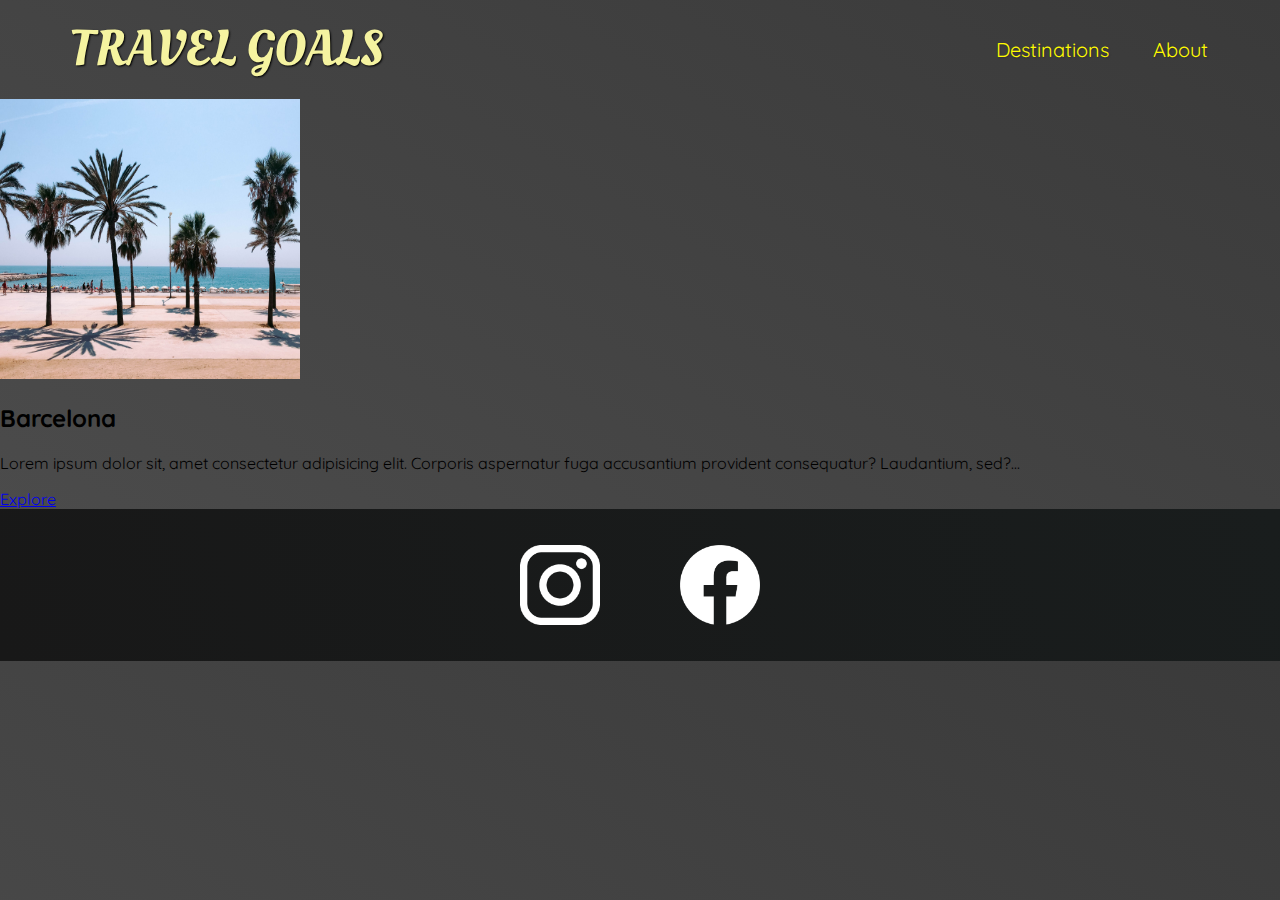
==== places.html @ 636f020b "initial commit until course 145" ====
<!DOCTYPE html>
<html lang="en">
  <head>
    <meta charset="UTF-8" />
    <link
      rel="stylesheet"
      href="https://fonts.googleapis.com/css2?family=Raleway:wght@700&family=Oleo+Script:wght@700&family=Quicksand:wght@300;500;700&display=swap" />
    <link rel="stylesheet" href="shared.css" />
    <link rel="stylesheet" href="places.css" />
    <title>Travel Goals</title>
  </head>
  <body>
    <header>
      <div id="page-logo">
        <a href="index.html">Travel Goals</a>
      </div>
      <nav>
        <ul>
          <li>
            <a href="places.html">Destinations</a>
          </li>
          <li>
            <a href="">About</a>
          </li>
        </ul>
      </nav>
    </header>
    <main>
      <ul>
        <li>
          <img
            src="images/places/cities/barcelona.jpg"
            alt="City of Barcelona" />
          <div class="item-content">
            <h2>Barcelona</h2>
            <p>
              Lorem ipsum dolor sit, amet consectetur adipisicing elit. Corporis
              aspernatur fuga accusantium provident consequatur? Laudantium,
              sed?...
            </p>
          </div>
          <div class="actions">
            <a href="https://en.wikipedia.org/wiki/Barcelona">Explore</a>
          </div>
        </li>
      </ul>
    </main>
    <footer>
      <ul>
        <li>
          <a href="https://www.instagram.com"
            ><img src="images/icons/insta.png" alt="Instagram Logo" />
          </a>
        </li>
        <li>
          <a href="https://www.facebook.com"
            ><img src="images/icons/facebook.png" alt="Facebook Logo" />
          </a>
        </li>
      </ul>
    </footer>
  </body>
</html>
---- shared.css ----
body {
	font-family: "Quicksand", "sans-serif";
	margin: 0;
}

ul {
	list-style: none;
	margin: 0;
	padding: 0;
}

#page-logo a {
	padding: 10px;
	font-family: "Oleo Script", sans-serif;
	color: rgb(245, 243, 160);
	font-size: 50px;
	text-decoration: none;
	text-transform: uppercase;
	text-shadow: 1px 1px 2px rgb(0, 0, 0);
}
header {
	display: flex;
	justify-content: space-between;
	align-items: center;
	padding: 15px 60px;
	position: absolute;
	width: 100%;
	top: 0;
	left: 0;
	box-sizing: border-box;
  }

header ul {
	display: flex;
  }

header li {
	margin-left: 20px;
	/* text-align: right; */
}

header a {
	color: rgb(255, 251, 0);
	text-decoration: none;
	font-size: 20px;
	padding: 12px;
	text-shadow: 1px 1px 2px rgba(0, 0, 0, 0.2);
	border-radius: 6px;
  }
  
  header a:hover {
	color: rgb(77, 77, 77);
	background-color: rgb(255, 251, 0);
  }


  footer {
	background: linear-gradient( 70deg, rgb(24, 24, 24), rgb(25,29,29));
	padding: 36px 0;
  }

  footer ul {
	display: flex;
	justify-content: center;
	/* padding: 40px 0; */
  }

  footer li {
	width: 80px;
	height: 80px;
	margin: 0 40px;
  }

  footer img {
	width: 100%;
	height: 100%;
  }
---- places.css ----
body {
    background: linear-gradient(30deg, rgb(77,77,77), rgb(58,58,58));
}

header {
    position: static;
}

main li img {
    width: 300px;
    height: 280px;
}
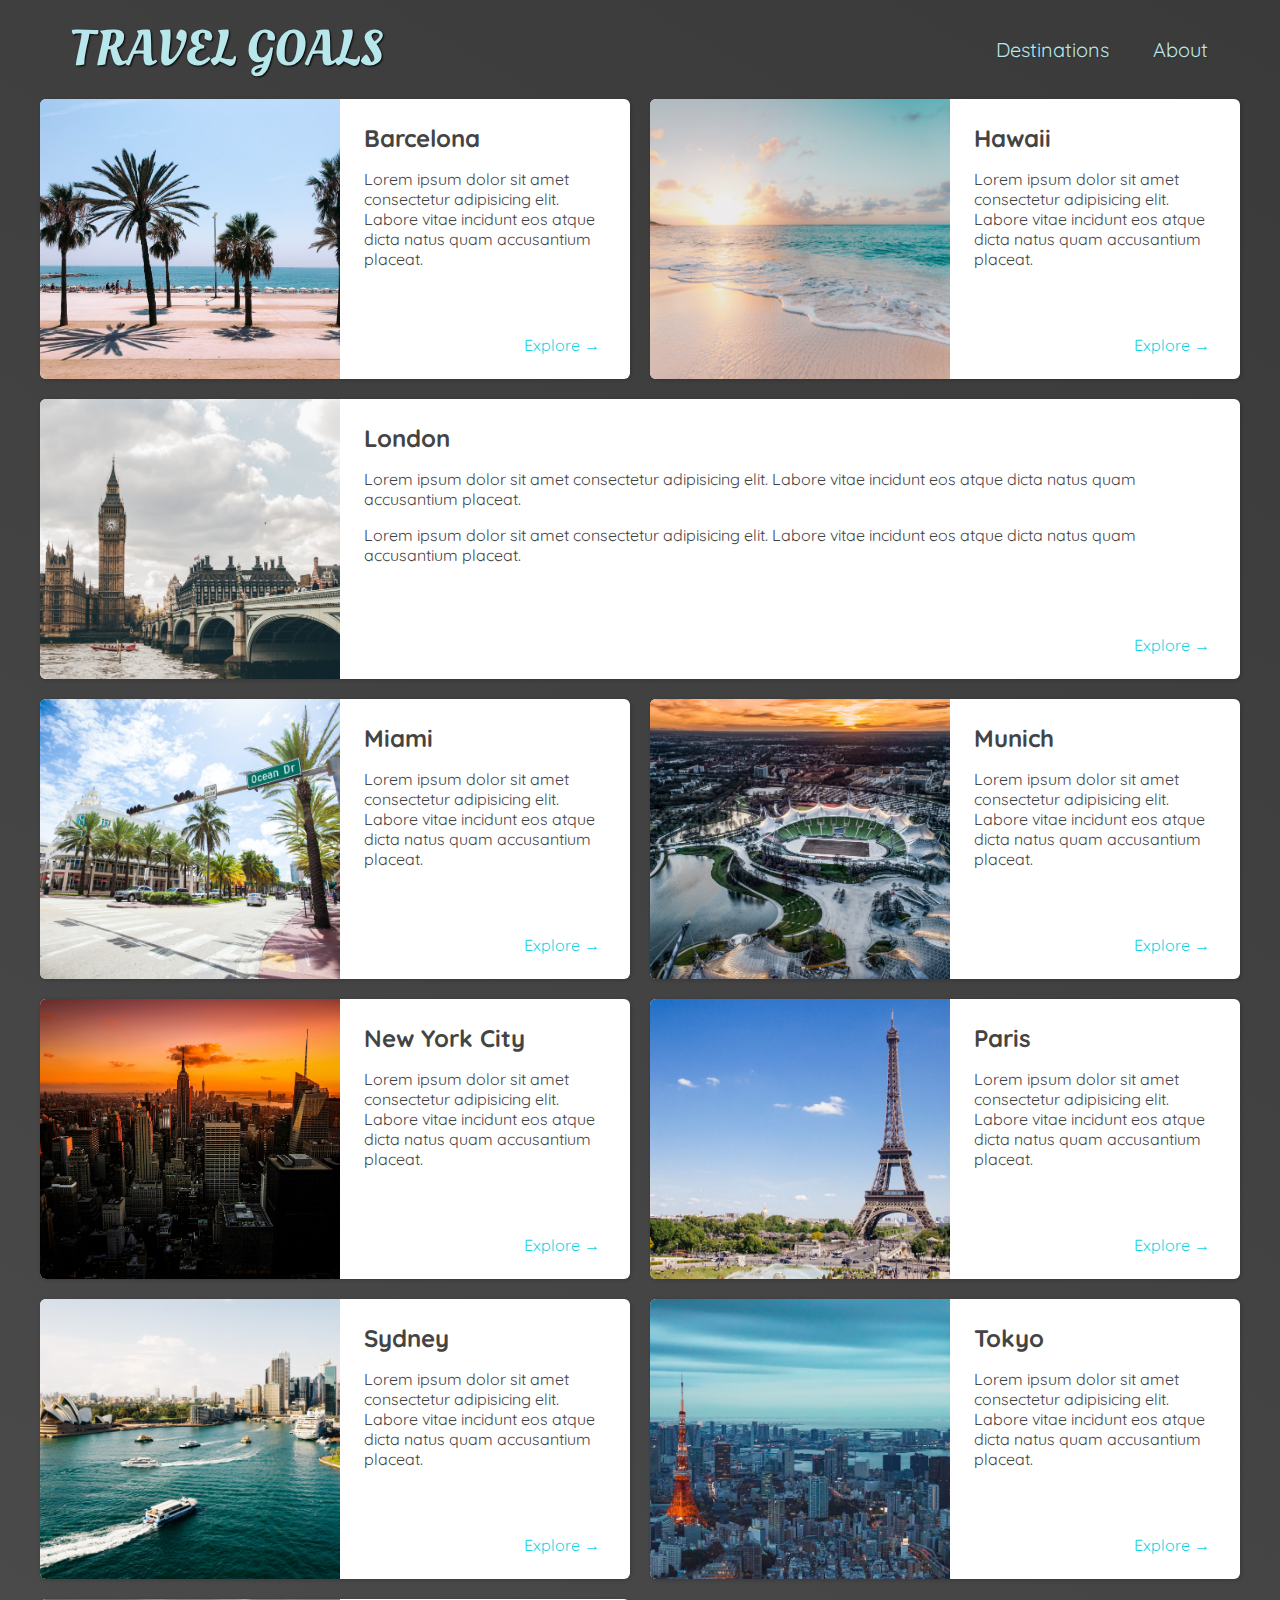
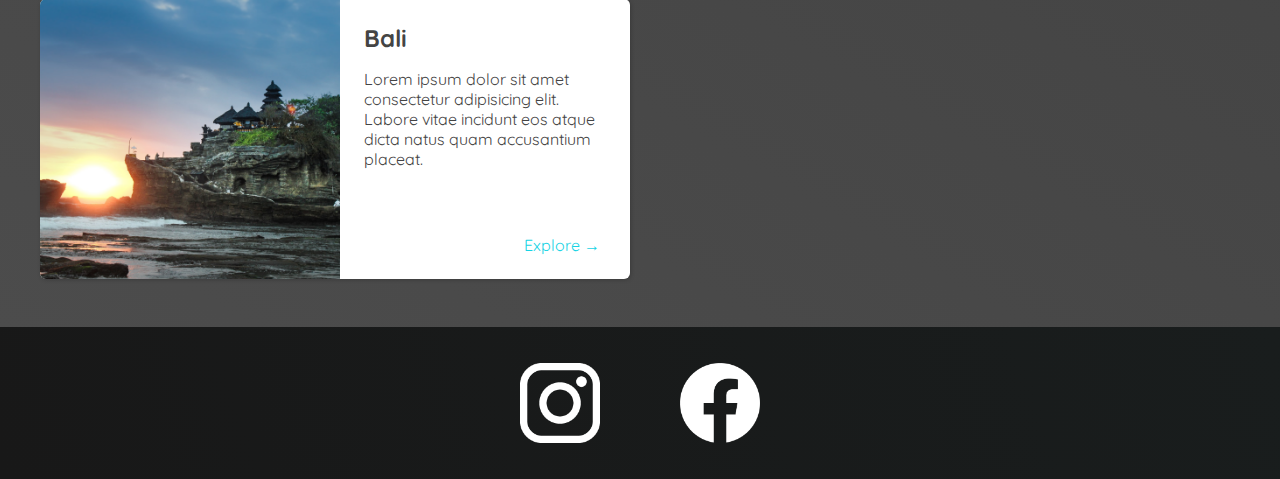
==== commit 86398015: "finalize section 7" ====
--- a/places.html
+++ b/places.html
@@ -28,19 +28,159 @@
     <main>
       <ul>
         <li>
-          <img
-            src="images/places/cities/barcelona.jpg"
-            alt="City of Barcelona" />
-          <div class="item-content">
-            <h2>Barcelona</h2>
-            <p>
-              Lorem ipsum dolor sit, amet consectetur adipisicing elit. Corporis
-              aspernatur fuga accusantium provident consequatur? Laudantium,
-              sed?...
-            </p>
-          </div>
-          <div class="actions">
-            <a href="https://en.wikipedia.org/wiki/Barcelona">Explore</a>
+          <img src="images/places/cities/barcelona.jpg" alt="City of Barcelona" />
+          <div class="item-content">
+            <div>
+              <h2>Barcelona</h2>
+              <p>
+                Lorem ipsum dolor sit amet consectetur adipisicing elit. Labore
+                vitae incidunt eos atque dicta natus quam accusantium placeat.
+              </p>
+            </div>
+            <div class="actions">
+              <a href="https://en.wikipedia.org/wiki/Barcelona">Explore &#x2192</a>
+            </div>
+          </div>
+        </li>
+        <li>
+          <img src="images/places/cities/hawaii.jpg" alt="Hawaii beach" />
+          <div class="item-content">
+            <div>
+              <h2>Hawaii</h2>
+              <p>
+                Lorem ipsum dolor sit amet consectetur adipisicing elit. Labore
+                vitae incidunt eos atque dicta natus quam accusantium placeat.
+              </p>
+            </div>
+            <div class="actions">
+              <a href="hhttps://en.wikipedia.org/wiki/Hawaii">Explore &#x2192</a>
+            </div>
+          </div>
+        </li>
+        <li>
+          <img src="images/places/cities/london.jpg" alt="London city" />
+          <div class="item-content">
+            <div>
+              <h2>London</h2>
+              <p>
+                Lorem ipsum dolor sit amet consectetur adipisicing elit. Labore
+                vitae incidunt eos atque dicta natus quam accusantium placeat.
+              </p>
+              <p>
+                Lorem ipsum dolor sit amet consectetur adipisicing elit. Labore
+                vitae incidunt eos atque dicta natus quam accusantium placeat.
+              </p>
+            </div>
+            <div class="actions">
+              <a href="https://en.wikipedia.org/wiki/London">Explore &#x2192</a>
+            </div>
+          </div>
+        </li>
+        <li>
+          <img src="images/places/cities/miami.jpg" alt="Miami streets" />
+          <div class="item-content">
+            <div>
+              <h2>Miami</h2>
+              <p>
+                Lorem ipsum dolor sit amet consectetur adipisicing elit. Labore
+                vitae incidunt eos atque dicta natus quam accusantium placeat.
+              </p>
+            </div>
+            <div class="actions">
+              <a href="https://en.wikipedia.org/wiki/Miami">Explore &#x2192</a>
+            </div>
+          </div>
+        </li>
+        <li>
+          <img src="images/places/cities/munich.jpg" alt="Munich football stadium" />
+          <div class="item-content">
+            <div>
+              <h2>Munich</h2>
+              <p>
+                Lorem ipsum dolor sit amet consectetur adipisicing elit. Labore
+                vitae incidunt eos atque dicta natus quam accusantium placeat.
+              </p>
+            </div>
+            <div class="actions">
+              <a href="https://en.wikipedia.org/wiki/Munich">Explore &#x2192</a>
+            </div>
+          </div>
+        </li>
+        <li>
+          <img src="images/places/cities/new-york-city.jpg" alt="New York City skyline" />
+          <div class="item-content">
+            <div>
+              <h2>New York City</h2>
+              <p>
+                Lorem ipsum dolor sit amet consectetur adipisicing elit. Labore
+                vitae incidunt eos atque dicta natus quam accusantium placeat.
+              </p>
+            </div>
+            <div class="actions">
+              <a href="https://en.wikipedia.org/wiki/New_York_City"
+                >Explore &#x2192</a
+              >
+            </div>
+          </div>
+        </li>
+        <li>
+          <img src="images/places/cities/paris.jpg" alt="Paris city" />
+          <div class="item-content">
+            <div>
+              <h2>Paris</h2>
+              <p>
+                Lorem ipsum dolor sit amet consectetur adipisicing elit. Labore
+                vitae incidunt eos atque dicta natus quam accusantium placeat.
+              </p>
+            </div>
+            <div class="actions">
+              <a href="https://en.wikipedia.org/wiki/Paris">Explore &#x2192</a>
+            </div>
+          </div>
+        </li>
+        <li>
+          <img src="images/places/cities/sydney.jpg" alt="Sydney beach" />
+          <div class="item-content">
+            <div>
+              <h2>Sydney</h2>
+              <p>
+                Lorem ipsum dolor sit amet consectetur adipisicing elit. Labore
+                vitae incidunt eos atque dicta natus quam accusantium placeat.
+              </p>
+            </div>
+            <div class="actions">
+              <a href="https://en.wikipedia.org/wiki/Sydney">Explore &#x2192</a>
+            </div>
+          </div>
+        </li>
+        <li>
+          <img src="images/places/cities/tokyo.jpg" alt="Tokyo skyline" />
+          <div class="item-content">
+            <div>
+              <h2>Tokyo</h2>
+              <p>
+                Lorem ipsum dolor sit amet consectetur adipisicing elit. Labore
+                vitae incidunt eos atque dicta natus quam accusantium placeat.
+              </p>
+            </div>
+            <div class="actions">
+              <a href="https://en.wikipedia.org/wiki/Tokyo">Explore &#x2192</a>
+            </div>
+          </div>
+        </li>
+        <li>
+          <img src="images/places/cities/bali.jpg" alt="Bali beach" />
+          <div class="item-content">
+            <div>
+              <h2>Bali</h2>
+              <p>
+                Lorem ipsum dolor sit amet consectetur adipisicing elit. Labore
+                vitae incidunt eos atque dicta natus quam accusantium placeat.
+              </p>
+            </div>
+            <div class="actions">
+              <a href="https://en.wikipedia.org/wiki/Bali">Explore &#x2192</a>
+            </div>
           </div>
         </li>
       </ul>
--- a/shared.css
+++ b/shared.css
@@ -1,6 +1,7 @@
 body {
 	font-family: "Quicksand", "sans-serif";
 	margin: 0;
+	/* margin:auto; */
 }
 
 ul {
@@ -48,7 +49,7 @@
 	border-radius: 6px;
   }
   
-  header a:hover {
+  header nav a:hover {
 	color: rgb(77, 77, 77);
 	background-color: rgb(255, 251, 0);
   }
--- a/places.css
+++ b/places.css
@@ -1,13 +1,76 @@
 body {
     background: linear-gradient(30deg, rgb(77,77,77), rgb(58,58,58));
+    color: rgb(68, 68, 68);
 }
 
 header {
     position: static;
 }
 
+#page-logo a {
+    color: rgb(183, 230, 235);
+}
+
+header a {
+    color: rgb(183, 230, 235);
+}
+
+header nav a:hover {
+    background-color: rgb(183, 230, 235);
+    color: rgb(59,59,59);
+}
+
+main ul {
+    width: 1200px;
+    margin: 0 auto 48px auto;
+    display: grid;
+    grid-template-columns: 1fr 1fr;
+    gap: 20px 20px;
+}
+
+main li {
+    display: flex;
+    background-color: white;
+    box-shadow: 1px 1px 4px rgb(0 0 0 / 20%);
+    border-radius: 6px;
+    overflow: hidden;
+    /* width: 500px; */
+
+    /* grid-column: 2 / span 4; */
+}
+
+main li:nth-of-type(3) {
+    grid-column: 1 / span 2;
+}
+
 main li img {
     width: 300px;
     height: 280px;
+    object-fit: cover;
 }
 
+.item-content {
+    padding: 24px;
+    display: flex;
+    flex-direction: column;
+    justify-content: space-between;
+}
+
+.item-content h2 {
+    margin: 0;
+}
+
+.actions {
+    text-align: right;
+}
+
+.actions a {
+    text-decoration: none;
+    padding: 6px;
+    color: rgb(22, 211, 228);
+    border-radius: 5px;
+}   
+
+.actions a:hover {
+    background-color: rgb(235, 253, 255);
+}
